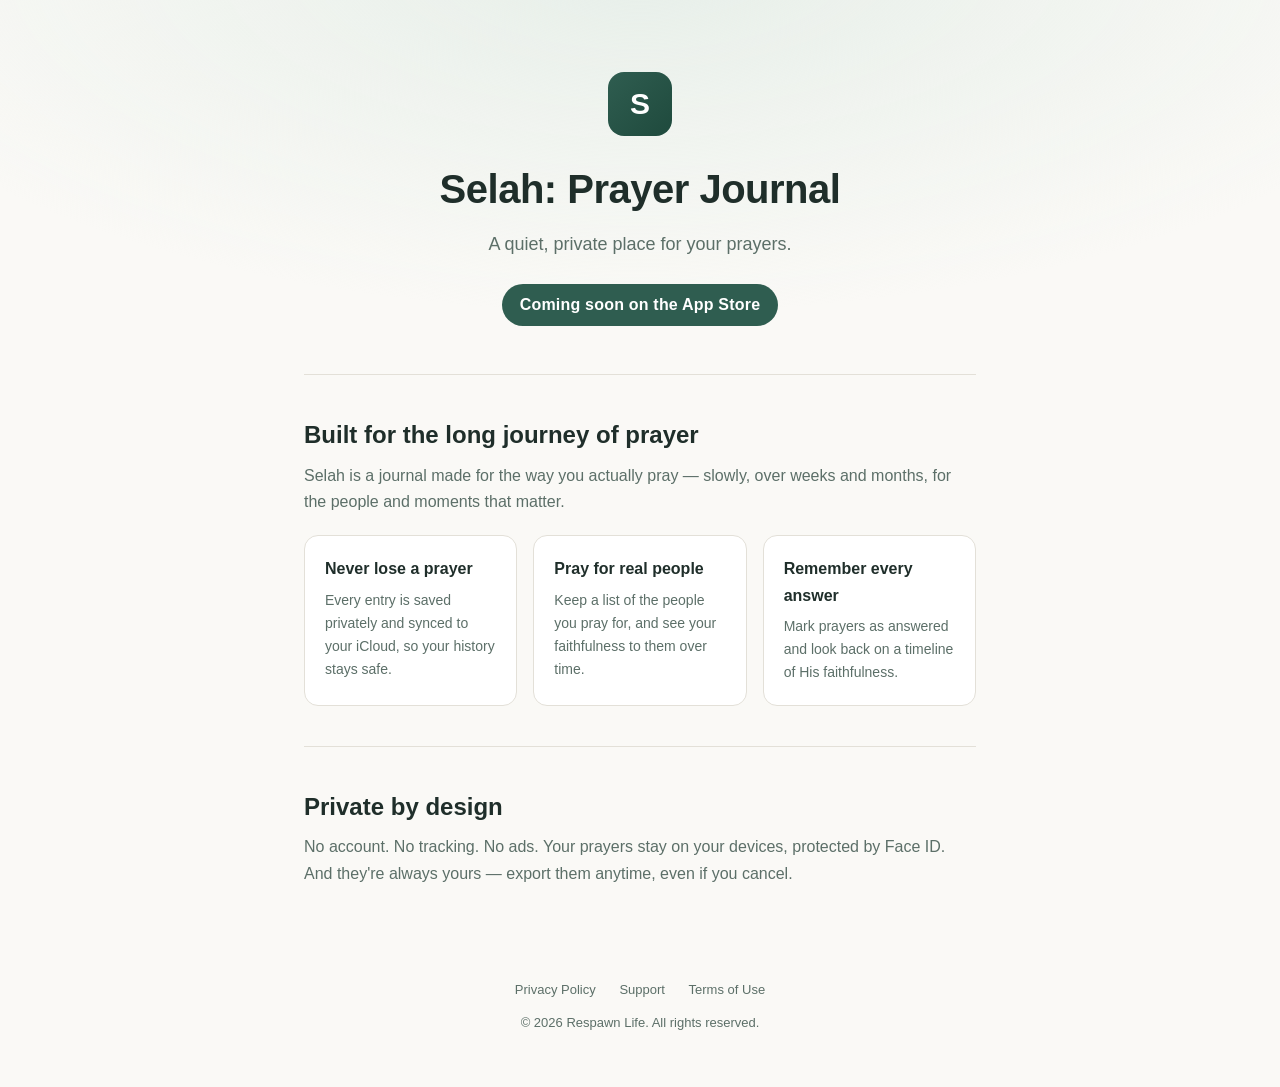
==== index.html @ cefc1aad "feat: Selah official site (landing + privacy + support)" ====
<!DOCTYPE html>
<html lang="en">
<head>
  <meta charset="UTF-8">
  <meta name="viewport" content="width=device-width, initial-scale=1.0">
  <title>Selah: Prayer Journal</title>
  <meta name="description" content="A quiet, private place to write your prayers, remember the people you pray for, and look back on every answer.">
  <link rel="stylesheet" href="style.css">
</head>
<body>
  <header class="hero">
    <div class="logo">S</div>
    <h1>Selah: Prayer Journal</h1>
    <p class="tagline">A quiet, private place for your prayers.</p>
    <a class="badge" href="#coming-soon">Coming soon on the App Store</a>
  </header>

  <main class="container">
    <section>
      <h2>Built for the long journey of prayer</h2>
      <p>Selah is a journal made for the way you actually pray &mdash; slowly, over weeks and months, for the people and moments that matter.</p>
      <div class="feat-grid">
        <div class="feat">
          <h3>Never lose a prayer</h3>
          <p>Every entry is saved privately and synced to your iCloud, so your history stays safe.</p>
        </div>
        <div class="feat">
          <h3>Pray for real people</h3>
          <p>Keep a list of the people you pray for, and see your faithfulness to them over time.</p>
        </div>
        <div class="feat">
          <h3>Remember every answer</h3>
          <p>Mark prayers as answered and look back on a timeline of His faithfulness.</p>
        </div>
      </div>
    </section>

    <section id="coming-soon">
      <h2>Private by design</h2>
      <p>No account. No tracking. No ads. Your prayers stay on your devices, protected by Face&nbsp;ID. And they're always yours &mdash; export them anytime, even if you cancel.</p>
    </section>
  </main>

  <footer>
    <a href="/privacy/">Privacy Policy</a>
    <a href="/support/">Support</a>
    <a href="https://www.apple.com/legal/internet-services/itunes/dev/stdeula/">Terms of Use</a>
    <p style="margin-top:12px">&copy; 2026 Respawn Life. All rights reserved.</p>
  </footer>
</body>
</html>
---- style.css ----
:root {
  --ink: #1f2e2a;
  --muted: #5c6f68;
  --brand: #2f5d50;
  --brand-soft: #e7efe9;
  --bg: #faf9f6;
  --line: #e3e0d8;
}

* { box-sizing: border-box; }

body {
  margin: 0;
  font-family: -apple-system, BlinkMacSystemFont, "Segoe UI", Roboto, Helvetica, Arial, sans-serif;
  color: var(--ink);
  background: var(--bg);
  line-height: 1.65;
}

.container {
  max-width: 720px;
  margin: 0 auto;
  padding: 0 24px;
}

/* ---- header ---- */
header.hero {
  padding: 72px 24px 48px;
  text-align: center;
  background:
    radial-gradient(1200px 500px at 50% -10%, var(--brand-soft), transparent 70%),
    var(--bg);
}
.logo {
  width: 64px; height: 64px;
  border-radius: 16px;
  background: linear-gradient(135deg, var(--brand), #1f4a3d);
  color: #fff;
  display: inline-flex;
  align-items: center;
  justify-content: center;
  font-size: 30px;
  font-weight: 700;
  margin-bottom: 20px;
}
header.hero h1 {
  font-size: 40px;
  margin: 0 0 8px;
  letter-spacing: -0.5px;
}
header.hero .tagline {
  font-size: 18px;
  color: var(--muted);
  margin: 0 0 24px;
}
.badge {
  display: inline-block;
  padding: 8px 18px;
  border-radius: 999px;
  background: var(--brand);
  color: #fff;
  font-weight: 600;
  text-decoration: none;
  letter-spacing: 0.2px;
}
.badge.ghost {
  background: transparent;
  color: var(--brand);
  border: 1.5px solid var(--brand);
  margin-left: 8px;
}

/* ---- sections ---- */
section { padding: 40px 0; border-top: 1px solid var(--line); }
section h2 { font-size: 24px; margin: 0 0 8px; }
section p { color: var(--muted); margin: 0 0 12px; }

.feat-grid {
  display: grid;
  grid-template-columns: 1fr;
  gap: 16px;
  margin-top: 20px;
}
@media (min-width: 640px) {
  .feat-grid { grid-template-columns: 1fr 1fr 1fr; }
}
.feat {
  background: #fff;
  border: 1px solid var(--line);
  border-radius: 14px;
  padding: 20px;
}
.feat h3 { margin: 0 0 6px; font-size: 16px; }
.feat p { font-size: 14px; margin: 0; }

/* ---- prose (privacy / support) ---- */
.prose h1 { font-size: 30px; margin: 24px 0 4px; }
.prose .updated { color: var(--muted); font-size: 13px; margin-bottom: 24px; }
.prose h2 { font-size: 20px; margin: 28px 0 6px; }
.prose p, .prose li { color: var(--muted); }
.prose ul { margin: 8px 0 16px; padding-left: 20px; }
.prose a { color: var(--brand); }

footer {
  padding: 40px 24px;
  text-align: center;
  color: var(--muted);
  font-size: 13px;
}
footer a { color: var(--muted); margin: 0 10px; text-decoration: none; }
footer a:hover { color: var(--brand); }
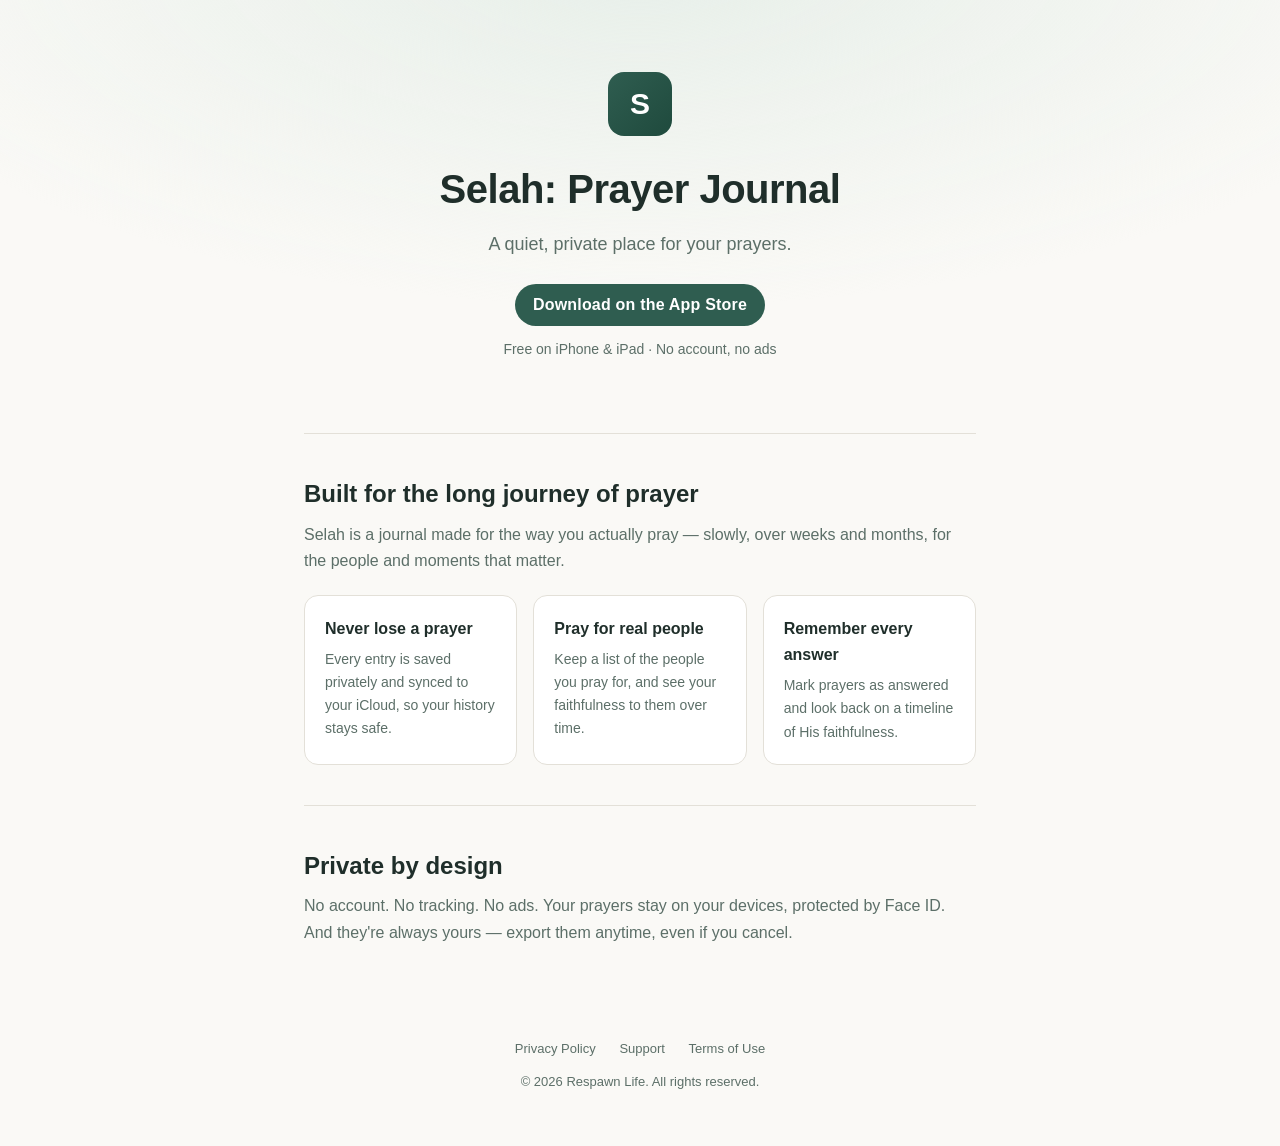
==== commit 65d5ac8c: "site: 上线 App Store 下载入口，加 Smart App Banner 与分享卡片 - Coming soon → Download on the App Store（真实商店链接） -" ====
--- a/index.html
+++ b/index.html
@@ -5,6 +5,21 @@
   <meta name="viewport" content="width=device-width, initial-scale=1.0">
   <title>Selah: Prayer Journal</title>
   <meta name="description" content="A quiet, private place to write your prayers, remember the people you pray for, and look back on every answer.">
+  <meta name="theme-color" content="#2f5d50">
+  <meta name="apple-itunes-app" content="app-id=6812653563">
+  <link rel="icon" type="image/png" href="/icon.png">
+  <meta property="og:type" content="website">
+  <meta property="og:site_name" content="Selah: Prayer Journal">
+  <meta property="og:title" content="Selah: Prayer Journal">
+  <meta property="og:description" content="A quiet, private place to write your prayers, remember the people you pray for, and look back on every answer. Free on the App Store.">
+  <meta property="og:url" content="https://selah-app.respawnlife.com/">
+  <meta property="og:image" content="https://selah-app.respawnlife.com/og.png">
+  <meta property="og:image:width" content="1200">
+  <meta property="og:image:height" content="630">
+  <meta name="twitter:card" content="summary_large_image">
+  <meta name="twitter:title" content="Selah: Prayer Journal">
+  <meta name="twitter:description" content="A quiet, private place for your prayers. Free on the App Store.">
+  <meta name="twitter:image" content="https://selah-app.respawnlife.com/og.png">
   <link rel="stylesheet" href="style.css">
 </head>
 <body>
@@ -12,7 +27,8 @@
     <div class="logo">S</div>
     <h1>Selah: Prayer Journal</h1>
     <p class="tagline">A quiet, private place for your prayers.</p>
-    <a class="badge" href="#coming-soon">Coming soon on the App Store</a>
+    <a class="badge" href="https://apps.apple.com/us/app/selah-prayer-journal/id6812653563">Download on the App Store</a>
+    <p class="tagline" style="font-size:14px;margin-top:12px;">Free on iPhone &amp; iPad &middot; No account, no ads</p>
   </header>
 
   <main class="container">
@@ -35,7 +51,7 @@
       </div>
     </section>
 
-    <section id="coming-soon">
+    <section id="privacy">
       <h2>Private by design</h2>
       <p>No account. No tracking. No ads. Your prayers stay on your devices, protected by Face&nbsp;ID. And they're always yours &mdash; export them anytime, even if you cancel.</p>
     </section>
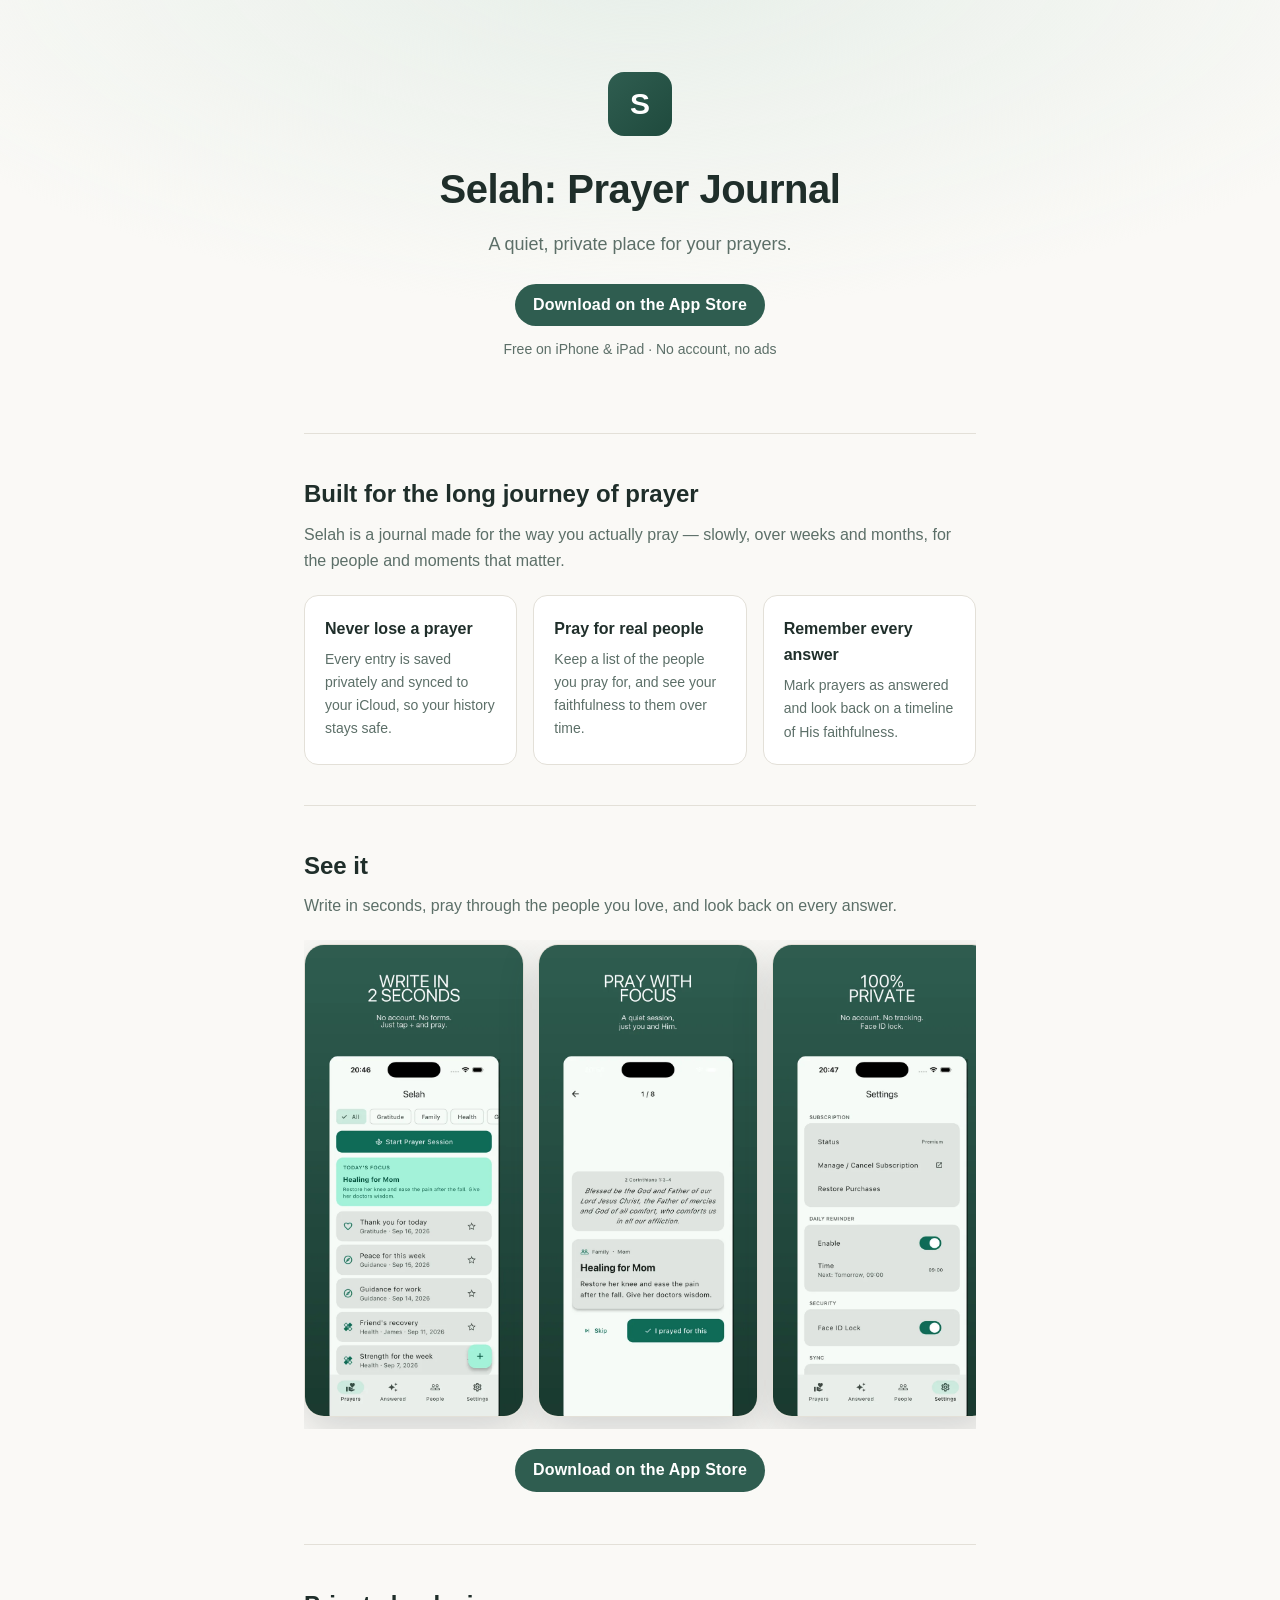
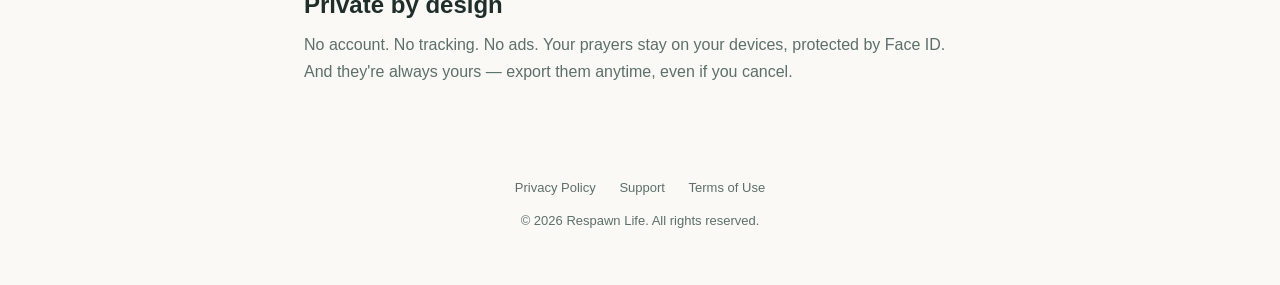
==== commit b2469f9a: "site: 落地页加三张商店截图（WebP，懒加载） - screens/：home / pray / private 三张 660px 宽 WebP（38/28/23 KB） - 新增 See it" ====
--- a/index.html
+++ b/index.html
@@ -51,6 +51,19 @@
       </div>
     </section>
 
+    <section id="see">
+      <h2>See it</h2>
+      <p>Write in seconds, pray through the people you love, and look back on every answer.</p>
+      <div class="shots">
+        <img src="/screens/home.webp" alt="Selah home screen with today's focus and prayer list" width="660" height="1428" loading="lazy">
+        <img src="/screens/pray.webp" alt="A focused prayer session with scripture and a prayer" width="660" height="1428" loading="lazy">
+        <img src="/screens/private.webp" alt="Selah settings with Premium, daily reminder and Face ID lock" width="660" height="1428" loading="lazy">
+      </div>
+      <p style="text-align:center; margin-top:20px;">
+        <a class="badge" href="https://apps.apple.com/us/app/selah-prayer-journal/id6812653563">Download on the App Store</a>
+      </p>
+    </section>
+
     <section id="privacy">
       <h2>Private by design</h2>
       <p>No account. No tracking. No ads. Your prayers stay on your devices, protected by Face&nbsp;ID. And they're always yours &mdash; export them anytime, even if you cancel.</p>
--- a/style.css
+++ b/style.css
@@ -93,6 +93,30 @@
 .feat h3 { margin: 0 0 6px; font-size: 16px; }
 .feat p { font-size: 14px; margin: 0; }
 
+/* ---- screenshots ---- */
+.shots {
+  display: flex;
+  gap: 14px;
+  margin: 20px 0 0;
+  padding: 4px 0 12px;
+  overflow-x: auto;
+  justify-content: center;
+  justify-content: safe center;
+  -webkit-overflow-scrolling: touch;
+}
+.shots img {
+  display: block;
+  width: 220px;
+  height: auto;
+  flex: 0 0 auto;
+  border-radius: 20px;
+  border: 1px solid var(--line);
+  box-shadow: 0 14px 40px rgba(31, 46, 42, 0.18);
+}
+@media (max-width: 559px) {
+  .shots { justify-content: flex-start; }
+}
+
 /* ---- prose (privacy / support) ---- */
 .prose h1 { font-size: 30px; margin: 24px 0 4px; }
 .prose .updated { color: var(--muted); font-size: 13px; margin-bottom: 24px; }
